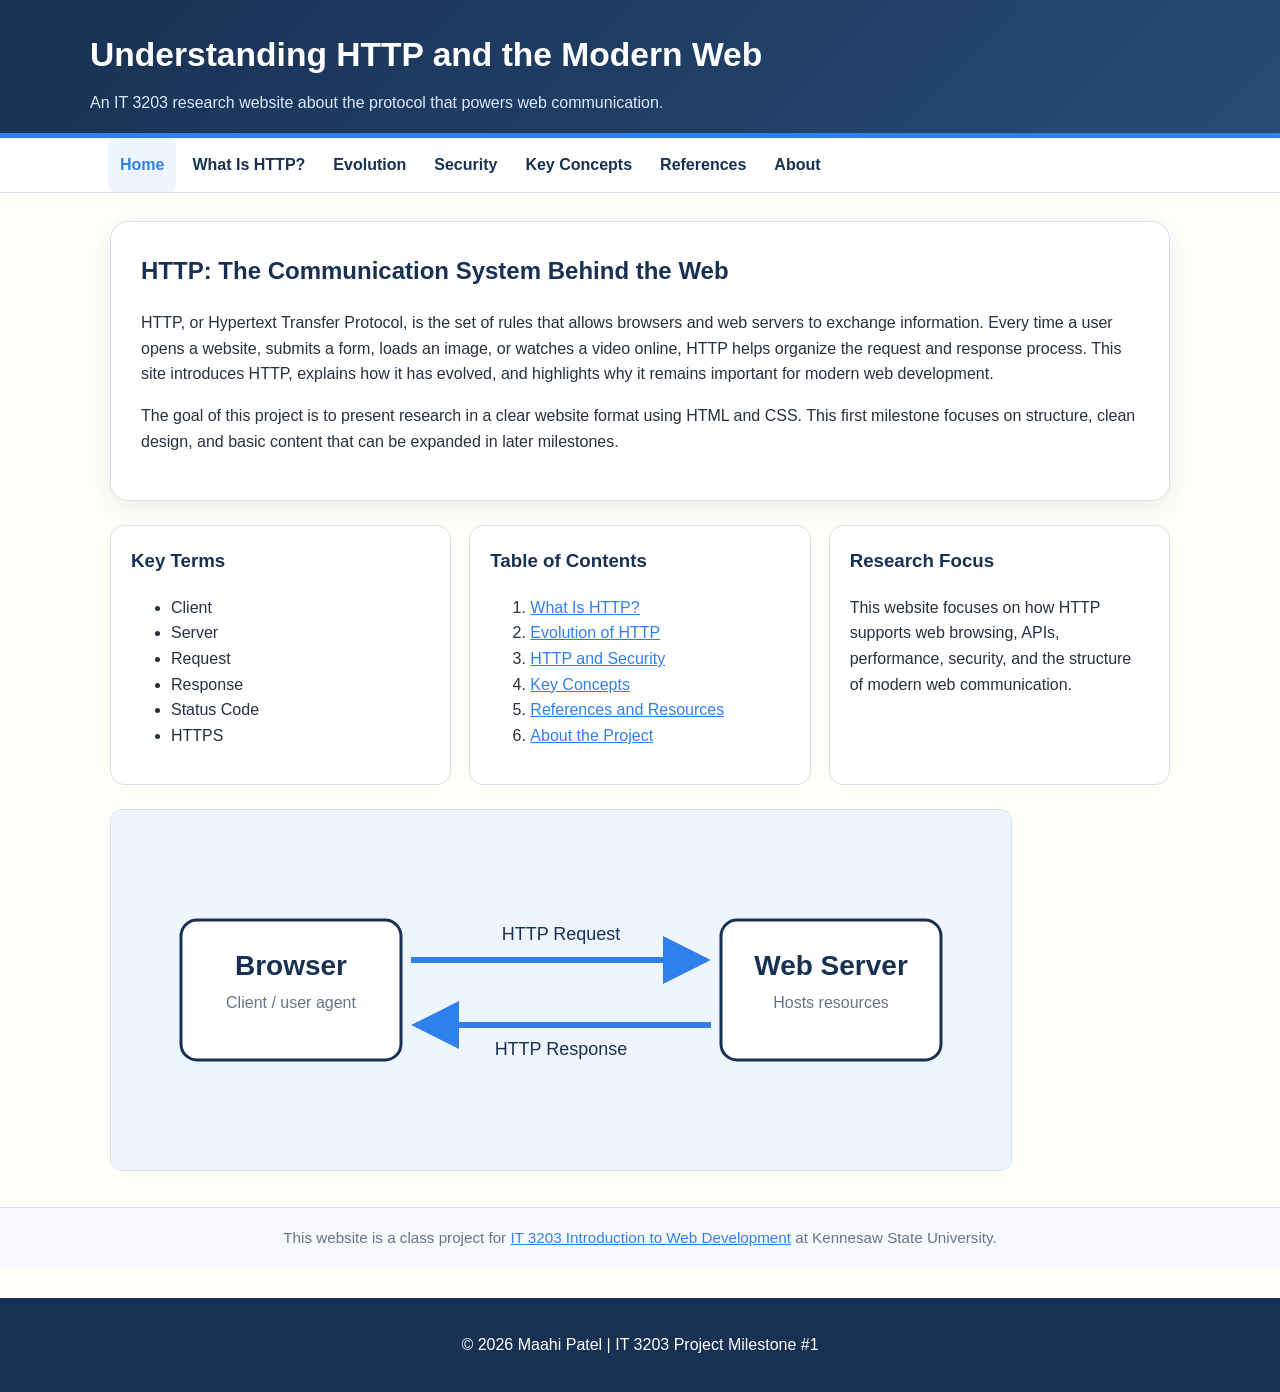
==== index.html @ ef2b8764 "Add files via upload" ====
<!DOCTYPE html>
<html lang="en">
<head>
    <meta charset="UTF-8">
    <meta name="viewport" content="width=device-width, initial-scale=1.0">
    <title>Home | IT 3203 HTTP Project</title>
    <link rel="stylesheet" href="styles.css">
</head>
<body>
<header>
    <div class="site-title">
        <h1>Understanding HTTP and the Modern Web</h1>
        <p>An IT 3203 research website about the protocol that powers web communication.</p>
    </div>
</header>
<nav aria-label="Main navigation">
    <ul>
        <li><a href="index.html" class="active">Home</a></li>
        <li><a href="what-is-http.html" class="">What Is HTTP?</a></li>
        <li><a href="evolution.html" class="">Evolution</a></li>
        <li><a href="security.html" class="">Security</a></li>
        <li><a href="key-concepts.html" class="">Key Concepts</a></li>
        <li><a href="references.html" class="">References</a></li>
        <li><a href="about.html" class="">About</a></li>
    </ul>
</nav>
<main>
<section class="hero">
    <h2>HTTP: The Communication System Behind the Web</h2>
    <p>HTTP, or Hypertext Transfer Protocol, is the set of rules that allows browsers and web servers to exchange information. Every time a user opens a website, submits a form, loads an image, or watches a video online, HTTP helps organize the request and response process. This site introduces HTTP, explains how it has evolved, and highlights why it remains important for modern web development.</p>
    <p>The goal of this project is to present research in a clear website format using HTML and CSS. This first milestone focuses on structure, clean design, and basic content that can be expanded in later milestones.</p>
</section>
<section class="grid">
    <article class="card"><h3>Key Terms</h3><ul><li>Client</li><li>Server</li><li>Request</li><li>Response</li><li>Status Code</li><li>HTTPS</li></ul></article>
    <article class="card"><h3>Table of Contents</h3><ol><li><a href="what-is-http.html">What Is HTTP?</a></li><li><a href="evolution.html">Evolution of HTTP</a></li><li><a href="security.html">HTTP and Security</a></li><li><a href="key-concepts.html">Key Concepts</a></li><li><a href="references.html">References and Resources</a></li><li><a href="about.html">About the Project</a></li></ol></article>
    <article class="card"><h3>Research Focus</h3><p>This website focuses on how HTTP supports web browsing, APIs, performance, security, and the structure of modern web communication.</p></article>
</section>
<img class="responsive-img" src="http-diagram.svg" alt="Diagram showing HTTP request and response between a browser and a web server">
</main>
<div id="project-note">
    This website is a class project for <a href="https://ksuweb.github.io/IT3203/">IT 3203 Introduction to Web Development</a> at Kennesaw State University.
</div>
<footer>
    <p>&copy; 2026 Maahi Patel | IT 3203 Project Milestone #1</p>
</footer>
</body>
</html>
---- styles.css ----
/* IT 3203 Project Milestone #1
   Single stylesheet used by every page. It demonstrates element, class, and id selectors,
   plus flexbox and CSS grid layouts. */

:root {
    --navy: #183153;
    --blue: #2f80ed;
    --light-blue: #eef5ff;
    --cream: #fffdf8;
    --text: #25313f;
    --muted: #65758b;
    --border: #d7e0ea;
    --card: #ffffff;
}

* {
    box-sizing: border-box;
}

body {
    margin: 0;
    font-family: Arial, Helvetica, sans-serif;
    color: var(--text);
    background: var(--cream);
    line-height: 1.6;
}

header {
    background: linear-gradient(135deg, var(--navy), #274b75);
    color: white;
    padding: 28px 20px 18px;
    border-bottom: 5px solid var(--blue);
}

.site-title {
    max-width: 1100px;
    margin: 0 auto;
}

.site-title h1 {
    margin: 0 0 8px;
    font-size: 2.1rem;
}

.site-title p {
    margin: 0;
    color: #dce9ff;
}

nav {
    background: white;
    border-bottom: 1px solid var(--border);
    position: sticky;
    top: 0;
    z-index: 10;
}

nav ul {
    max-width: 1100px;
    margin: 0 auto;
    padding: 0 18px;
    list-style: none;
    display: flex;
    flex-wrap: wrap;
    gap: 4px;
}

nav a {
    display: block;
    padding: 14px 12px;
    color: var(--navy);
    text-decoration: none;
    font-weight: 700;
    border-radius: 8px;
}

nav a:hover,
nav a.active {
    background: var(--light-blue);
    color: var(--blue);
}

main {
    max-width: 1100px;
    margin: 0 auto;
    padding: 28px 20px;
}

.hero {
    background: white;
    border: 1px solid var(--border);
    border-radius: 18px;
    padding: 30px;
    margin-bottom: 24px;
    box-shadow: 0 8px 24px rgba(24, 49, 83, 0.08);
}

.hero h2,
.page-heading {
    color: var(--navy);
    margin-top: 0;
}

.grid {
    display: grid;
    grid-template-columns: repeat(auto-fit, minmax(240px, 1fr));
    gap: 18px;
    margin: 24px 0;
}

.card {
    background: var(--card);
    border: 1px solid var(--border);
    border-radius: 14px;
    padding: 20px;
}

.card h3 {
    color: var(--navy);
    margin-top: 0;
}

.callout {
    background: var(--light-blue);
    border-left: 5px solid var(--blue);
    padding: 16px 18px;
    margin: 20px 0;
    border-radius: 8px;
}

.two-column {
    display: flex;
    gap: 22px;
    align-items: flex-start;
    flex-wrap: wrap;
}

.two-column section {
    flex: 1 1 320px;
}

img.responsive-img {
    max-width: 100%;
    border-radius: 12px;
    border: 1px solid var(--border);
    background: white;
}

table {
    width: 100%;
    border-collapse: collapse;
    margin: 18px 0;
    background: white;
}

th,
td {
    border: 1px solid var(--border);
    padding: 12px;
    text-align: left;
    vertical-align: top;
}

th {
    background: var(--navy);
    color: white;
}

caption {
    caption-side: top;
    font-weight: 700;
    color: var(--navy);
    padding-bottom: 8px;
}

.resource-list li,
.key-list li {
    margin-bottom: 12px;
}

a {
    color: var(--blue);
}

a:hover {
    color: #0b58bd;
}

#project-note {
    background: #f7f9fc;
    border-top: 1px solid var(--border);
    text-align: center;
    padding: 18px;
    color: var(--muted);
    font-size: 0.95rem;
}

footer {
    background: var(--navy);
    color: white;
    text-align: center;
    padding: 18px;
    margin-top: 30px;
}

footer a {
    color: #b9d6ff;
}
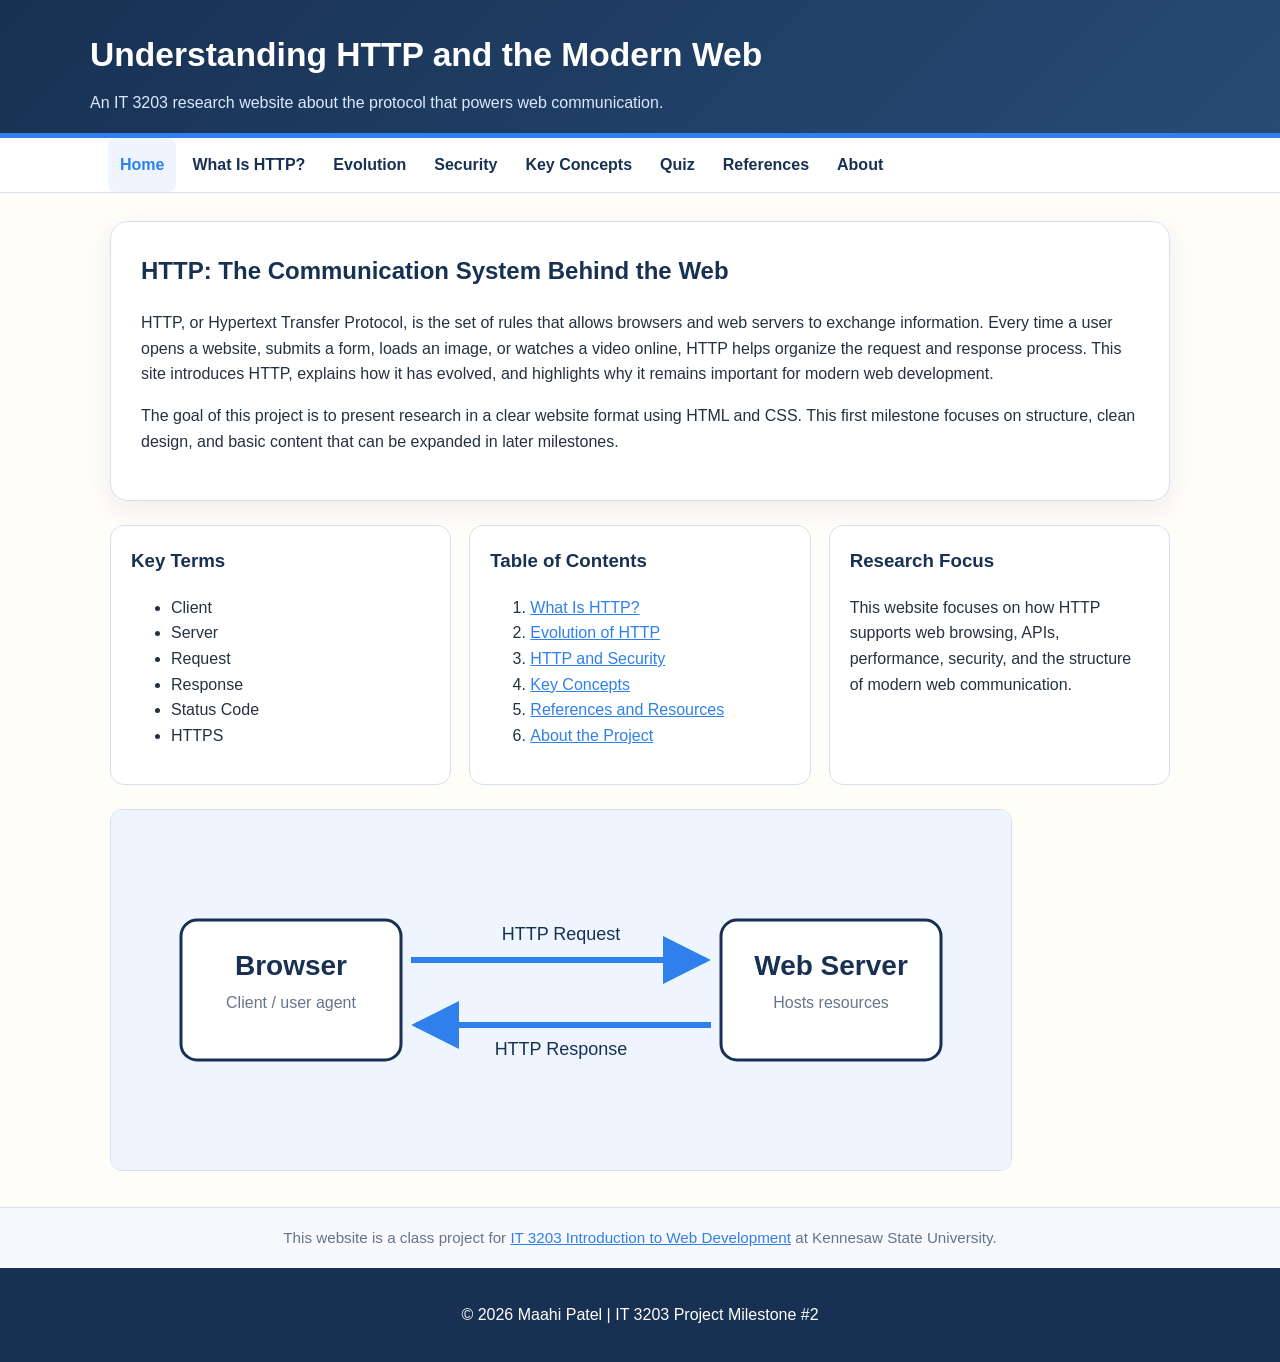
==== commit c9436508: "Add files via upload IT3203 Project Milestone 2" ====
--- a/index.html
+++ b/index.html
@@ -20,6 +20,7 @@
         <li><a href="evolution.html" class="">Evolution</a></li>
         <li><a href="security.html" class="">Security</a></li>
         <li><a href="key-concepts.html" class="">Key Concepts</a></li>
+        <li><a href="quiz.html" class="">Quiz</a></li>
         <li><a href="references.html" class="">References</a></li>
         <li><a href="about.html" class="">About</a></li>
     </ul>
@@ -41,7 +42,7 @@
     This website is a class project for <a href="https://ksuweb.github.io/IT3203/">IT 3203 Introduction to Web Development</a> at Kennesaw State University.
 </div>
 <footer>
-    <p>&copy; 2026 Maahi Patel | IT 3203 Project Milestone #1</p>
+    <p>&copy; 2026 Maahi Patel | IT 3203 Project Milestone #2</p>
 </footer>
 </body>
 </html>
--- a/styles.css
+++ b/styles.css
@@ -19,6 +19,9 @@
 
 body {
     margin: 0;
+    min-height: 100vh;
+    display: flex;
+    flex-direction: column;
     font-family: Arial, Helvetica, sans-serif;
     color: var(--text);
     background: var(--cream);
@@ -81,7 +84,9 @@
 }
 
 main {
+    width: 100%;
     max-width: 1100px;
+    flex: 1 0 auto;
     margin: 0 auto;
     padding: 28px 20px;
 }
@@ -200,9 +205,216 @@
     color: white;
     text-align: center;
     padding: 18px;
-    margin-top: 30px;
+    margin-top: 0;
 }
 
 footer a {
     color: #b9d6ff;
 }
+
+
+/* Milestone #2 quiz styles */
+.quiz-intro {
+    margin-bottom: 22px;
+}
+
+.quiz-form {
+    display: grid;
+    gap: 20px;
+}
+
+.question-card {
+    margin: 0;
+    padding: 22px;
+    background: var(--card);
+    border: 2px solid var(--border);
+    border-radius: 14px;
+    box-shadow: 0 5px 16px rgba(24, 49, 83, 0.06);
+    transition: border-color 0.2s ease, box-shadow 0.2s ease;
+}
+
+.question-card legend {
+    padding: 0 8px;
+    color: var(--navy);
+    font-size: 1.08rem;
+    font-weight: 700;
+}
+
+.question-number {
+    display: inline-flex;
+    align-items: center;
+    justify-content: center;
+    width: 30px;
+    height: 30px;
+    margin-right: 7px;
+    color: white;
+    background: var(--blue);
+    border-radius: 50%;
+}
+
+.question-card > p {
+    margin-top: 4px;
+    font-weight: 700;
+}
+
+.question-card input[type="text"] {
+    width: 100%;
+    margin-top: 8px;
+    padding: 12px 14px;
+    border: 1px solid #aab8c8;
+    border-radius: 8px;
+    font: inherit;
+}
+
+.question-card input[type="text"]:focus,
+.option:focus-within {
+    outline: 3px solid rgba(47, 128, 237, 0.22);
+    outline-offset: 2px;
+}
+
+.option {
+    display: block;
+    margin: 9px 0;
+    padding: 10px 12px;
+    background: #f8fafc;
+    border: 1px solid var(--border);
+    border-radius: 8px;
+    cursor: pointer;
+}
+
+.option:hover {
+    background: var(--light-blue);
+    border-color: #9fc4f7;
+}
+
+.option input {
+    margin-right: 8px;
+    accent-color: var(--blue);
+}
+
+.quiz-actions {
+    display: flex;
+    flex-wrap: wrap;
+    gap: 12px;
+    margin: 4px 0 8px;
+}
+
+.button {
+    padding: 12px 20px;
+    border: 2px solid var(--blue);
+    border-radius: 9px;
+    font: inherit;
+    font-weight: 700;
+    cursor: pointer;
+    transition: transform 0.15s ease, background 0.15s ease;
+}
+
+.button:hover {
+    transform: translateY(-1px);
+}
+
+.primary-button {
+    color: white;
+    background: var(--blue);
+}
+
+.primary-button:hover {
+    background: #1769d2;
+}
+
+.secondary-button {
+    color: var(--blue);
+    background: white;
+}
+
+.secondary-button:hover {
+    background: var(--light-blue);
+}
+
+.question-feedback {
+    margin-top: 14px;
+    padding-top: 4px;
+}
+
+.question-feedback p {
+    margin: 5px 0;
+}
+
+.feedback-status {
+    font-weight: 700;
+}
+
+.correct-answer {
+    border-color: #2e8b57;
+    box-shadow: 0 5px 18px rgba(46, 139, 87, 0.12);
+}
+
+.correct-answer .feedback-status {
+    color: #176b3a;
+}
+
+.incorrect-answer {
+    border-color: #c93c3c;
+    box-shadow: 0 5px 18px rgba(201, 60, 60, 0.12);
+}
+
+.incorrect-answer .feedback-status {
+    color: #a52323;
+}
+
+.quiz-summary {
+    margin-top: 24px;
+    padding: 24px;
+    border: 2px solid;
+    border-radius: 14px;
+    text-align: center;
+}
+
+.quiz-summary h2 {
+    margin: 0 0 8px;
+}
+
+.quiz-summary:focus {
+    outline: 3px solid rgba(47, 128, 237, 0.3);
+    outline-offset: 3px;
+}
+
+.pass-summary {
+    color: #155c33;
+    background: #eaf8ef;
+    border-color: #2e8b57;
+}
+
+.fail-summary {
+    color: #8e1f1f;
+    background: #fff0f0;
+    border-color: #c93c3c;
+}
+
+.total-score {
+    font-size: 1.2rem;
+}
+
+@media (max-width: 640px) {
+    header {
+        padding-top: 22px;
+    }
+
+    .site-title h1 {
+        font-size: 1.7rem;
+    }
+
+    nav a {
+        padding: 10px 9px;
+        font-size: 0.92rem;
+    }
+
+    .hero,
+    .question-card {
+        padding: 18px;
+    }
+
+    .quiz-actions .button {
+        width: 100%;
+    }
+}
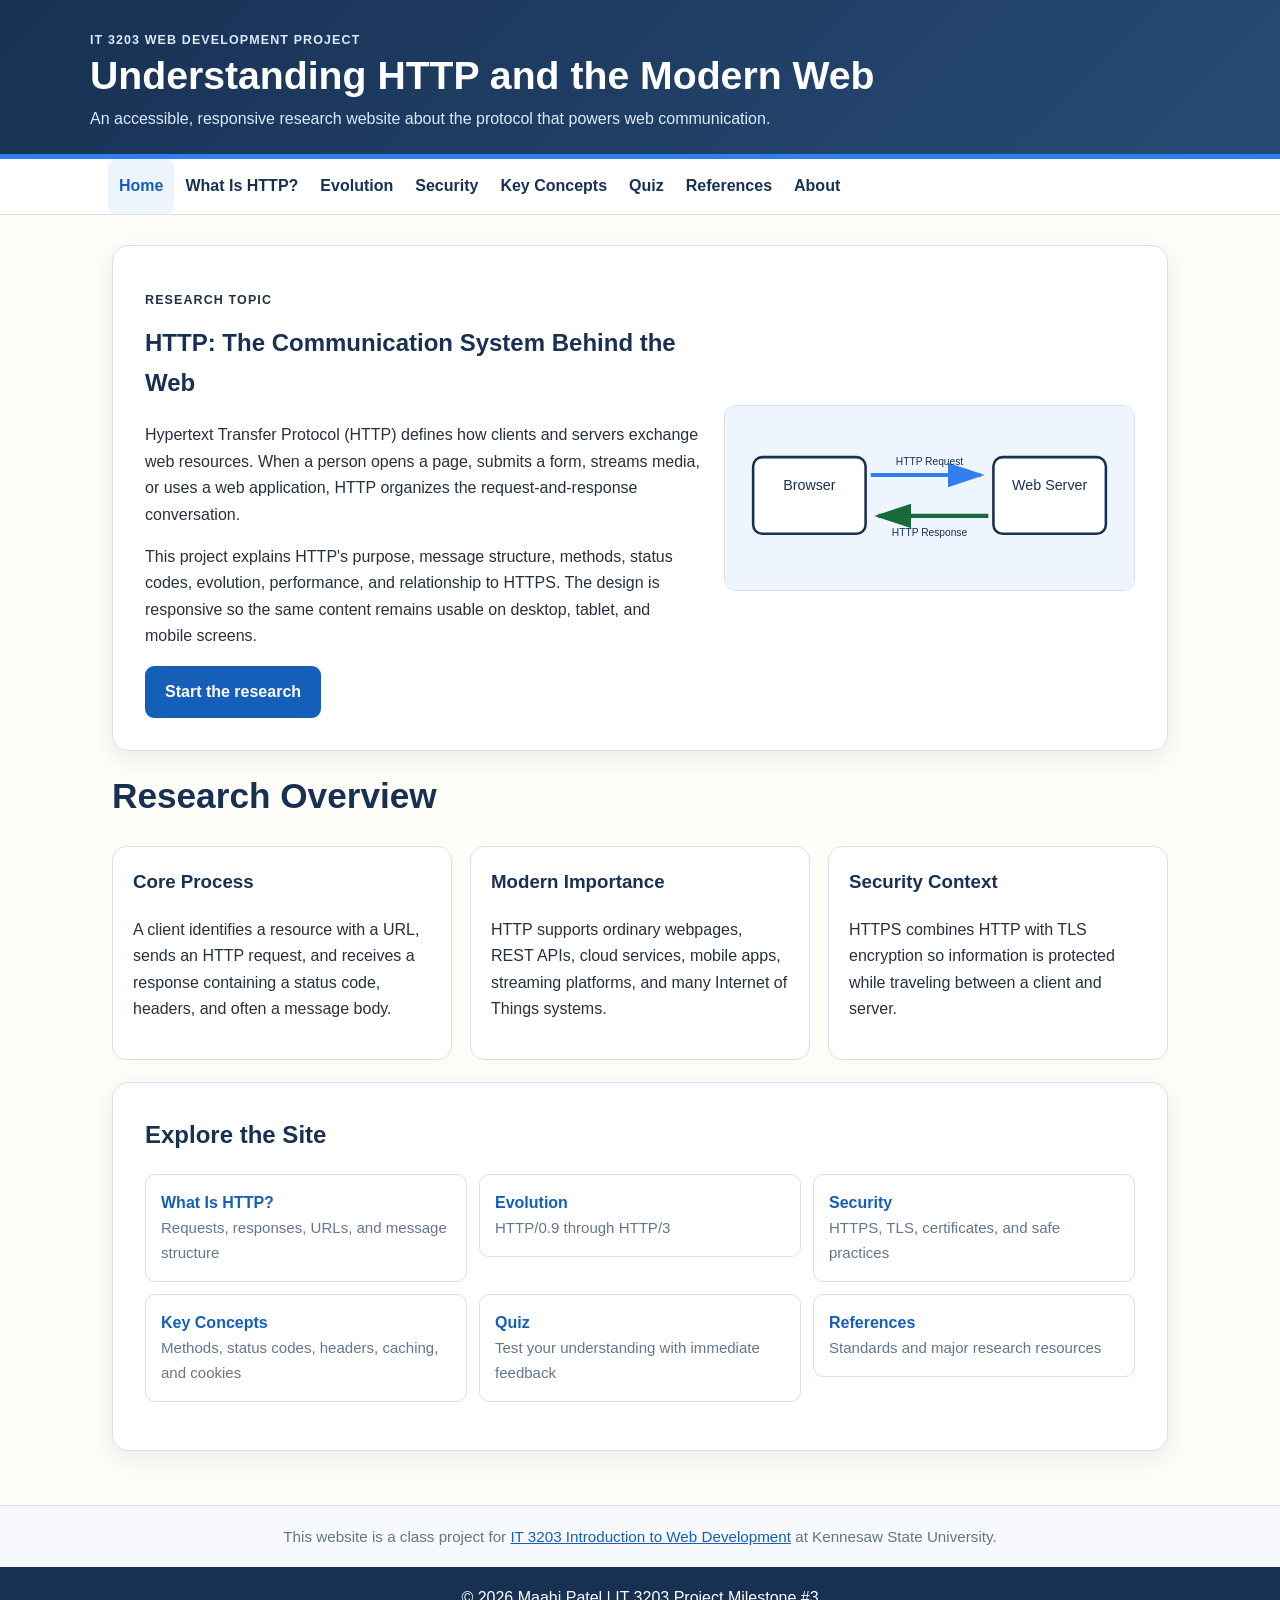
==== commit bb8d4030: "Add files via upload Milestone 3- Responsive Web Design" ====
--- a/index.html
+++ b/index.html
@@ -1,48 +1,75 @@
 <!DOCTYPE html>
 <html lang="en">
 <head>
-    <meta charset="UTF-8">
-    <meta name="viewport" content="width=device-width, initial-scale=1.0">
-    <title>Home | IT 3203 HTTP Project</title>
-    <link rel="stylesheet" href="styles.css">
+  <meta charset="UTF-8">
+  <meta name="viewport" content="width=device-width, initial-scale=1.0">
+  <meta name="description" content="Student research website explaining HTTP, HTTPS, web communication, and modern protocol versions.">
+  <title>Index | IT 3203 HTTP Project</title>
+  <link rel="stylesheet" href="styles.css">
+  <script src="quiz.js" defer></script>
 </head>
 <body>
-<header>
+  <a class="skip-link" href="#main-content">Skip to main content</a>
+  <header class="site-header">
     <div class="site-title">
-        <h1>Understanding HTTP and the Modern Web</h1>
-        <p>An IT 3203 research website about the protocol that powers web communication.</p>
+      <p class="eyebrow">IT 3203 Web Development Project</p>
+      <h1>Understanding HTTP and the Modern Web</h1>
+      <p>An accessible, responsive research website about the protocol that powers web communication.</p>
     </div>
-</header>
-<nav aria-label="Main navigation">
-    <ul>
-        <li><a href="index.html" class="active">Home</a></li>
-        <li><a href="what-is-http.html" class="">What Is HTTP?</a></li>
-        <li><a href="evolution.html" class="">Evolution</a></li>
-        <li><a href="security.html" class="">Security</a></li>
-        <li><a href="key-concepts.html" class="">Key Concepts</a></li>
-        <li><a href="quiz.html" class="">Quiz</a></li>
-        <li><a href="references.html" class="">References</a></li>
-        <li><a href="about.html" class="">About</a></li>
-    </ul>
-</nav>
-<main>
-<section class="hero">
+  </header>
+  <nav class="site-nav" aria-label="Main navigation">
+    <div class="nav-inner">
+      <button class="menu-toggle" type="button" aria-expanded="false" aria-controls="primary-menu">
+        <span aria-hidden="true">☰</span> Menu
+      </button>
+      <ul id="primary-menu"><li><a href="index.html" class="active" aria-current="page">Home</a></li>
+<li><a href="what-is-http.html">What Is HTTP?</a></li>
+<li><a href="evolution.html">Evolution</a></li>
+<li><a href="security.html">Security</a></li>
+<li><a href="key-concepts.html">Key Concepts</a></li>
+<li><a href="quiz.html">Quiz</a></li>
+<li><a href="references.html">References</a></li>
+<li><a href="about.html">About</a></li></ul>
+    </div>
+  </nav>
+  <main id="main-content">
+
+<section class="hero split-hero">
+  <div>
+    <p class="eyebrow">Research Topic</p>
     <h2>HTTP: The Communication System Behind the Web</h2>
-    <p>HTTP, or Hypertext Transfer Protocol, is the set of rules that allows browsers and web servers to exchange information. Every time a user opens a website, submits a form, loads an image, or watches a video online, HTTP helps organize the request and response process. This site introduces HTTP, explains how it has evolved, and highlights why it remains important for modern web development.</p>
-    <p>The goal of this project is to present research in a clear website format using HTML and CSS. This first milestone focuses on structure, clean design, and basic content that can be expanded in later milestones.</p>
+    <p>Hypertext Transfer Protocol (HTTP) defines how clients and servers exchange web resources. When a person opens a page, submits a form, streams media, or uses a web application, HTTP organizes the request-and-response conversation.</p>
+    <p>This project explains HTTP's purpose, message structure, methods, status codes, evolution, performance, and relationship to HTTPS. The design is responsive so the same content remains usable on desktop, tablet, and mobile screens.</p>
+    <a class="button-link" href="what-is-http.html">Start the research</a>
+  </div>
+  <img class="responsive-img" src="http-diagram.svg" alt="Browser sending an HTTP request to a server and receiving a response">
 </section>
-<section class="grid">
-    <article class="card"><h3>Key Terms</h3><ul><li>Client</li><li>Server</li><li>Request</li><li>Response</li><li>Status Code</li><li>HTTPS</li></ul></article>
-    <article class="card"><h3>Table of Contents</h3><ol><li><a href="what-is-http.html">What Is HTTP?</a></li><li><a href="evolution.html">Evolution of HTTP</a></li><li><a href="security.html">HTTP and Security</a></li><li><a href="key-concepts.html">Key Concepts</a></li><li><a href="references.html">References and Resources</a></li><li><a href="about.html">About the Project</a></li></ol></article>
-    <article class="card"><h3>Research Focus</h3><p>This website focuses on how HTTP supports web browsing, APIs, performance, security, and the structure of modern web communication.</p></article>
+<section aria-labelledby="overview-heading">
+  <h2 id="overview-heading" class="page-heading">Research Overview</h2>
+  <div class="grid three-card-grid">
+    <article class="card"><h3>Core Process</h3><p>A client identifies a resource with a URL, sends an HTTP request, and receives a response containing a status code, headers, and often a message body.</p></article>
+    <article class="card"><h3>Modern Importance</h3><p>HTTP supports ordinary webpages, REST APIs, cloud services, mobile apps, streaming platforms, and many Internet of Things systems.</p></article>
+    <article class="card"><h3>Security Context</h3><p>HTTPS combines HTTP with TLS encryption so information is protected while traveling between a client and server.</p></article>
+  </div>
 </section>
-<img class="responsive-img" src="http-diagram.svg" alt="Diagram showing HTTP request and response between a browser and a web server">
-</main>
-<div id="project-note">
+<section class="content-panel">
+  <h2>Explore the Site</h2>
+  <ol class="link-grid">
+    <li><a href="what-is-http.html"><strong>What Is HTTP?</strong><span>Requests, responses, URLs, and message structure</span></a></li>
+    <li><a href="evolution.html"><strong>Evolution</strong><span>HTTP/0.9 through HTTP/3</span></a></li>
+    <li><a href="security.html"><strong>Security</strong><span>HTTPS, TLS, certificates, and safe practices</span></a></li>
+    <li><a href="key-concepts.html"><strong>Key Concepts</strong><span>Methods, status codes, headers, caching, and cookies</span></a></li>
+    <li><a href="quiz.html"><strong>Quiz</strong><span>Test your understanding with immediate feedback</span></a></li>
+    <li><a href="references.html"><strong>References</strong><span>Standards and major research resources</span></a></li>
+  </ol>
+</section>
+
+  </main>
+  <aside id="project-note">
     This website is a class project for <a href="https://ksuweb.github.io/IT3203/">IT 3203 Introduction to Web Development</a> at Kennesaw State University.
-</div>
-<footer>
-    <p>&copy; 2026 Maahi Patel | IT 3203 Project Milestone #2</p>
-</footer>
+  </aside>
+  <footer>
+    <p>&copy; 2026 Maahi Patel | IT 3203 Project Milestone #3</p>
+  </footer>
 </body>
-</html>
+</html>
--- a/styles.css
+++ b/styles.css
@@ -1,420 +1,27 @@
-/* IT 3203 Project Milestone #1
-   Single stylesheet used by every page. It demonstrates element, class, and id selectors,
-   plus flexbox and CSS grid layouts. */
 
-:root {
-    --navy: #183153;
-    --blue: #2f80ed;
-    --light-blue: #eef5ff;
-    --cream: #fffdf8;
-    --text: #25313f;
-    --muted: #65758b;
-    --border: #d7e0ea;
-    --card: #ffffff;
-}
-
-* {
-    box-sizing: border-box;
-}
-
-body {
-    margin: 0;
-    min-height: 100vh;
-    display: flex;
-    flex-direction: column;
-    font-family: Arial, Helvetica, sans-serif;
-    color: var(--text);
-    background: var(--cream);
-    line-height: 1.6;
-}
-
-header {
-    background: linear-gradient(135deg, var(--navy), #274b75);
-    color: white;
-    padding: 28px 20px 18px;
-    border-bottom: 5px solid var(--blue);
-}
-
-.site-title {
-    max-width: 1100px;
-    margin: 0 auto;
-}
-
-.site-title h1 {
-    margin: 0 0 8px;
-    font-size: 2.1rem;
-}
-
-.site-title p {
-    margin: 0;
-    color: #dce9ff;
-}
-
-nav {
-    background: white;
-    border-bottom: 1px solid var(--border);
-    position: sticky;
-    top: 0;
-    z-index: 10;
-}
-
-nav ul {
-    max-width: 1100px;
-    margin: 0 auto;
-    padding: 0 18px;
-    list-style: none;
-    display: flex;
-    flex-wrap: wrap;
-    gap: 4px;
-}
-
-nav a {
-    display: block;
-    padding: 14px 12px;
-    color: var(--navy);
-    text-decoration: none;
-    font-weight: 700;
-    border-radius: 8px;
-}
-
-nav a:hover,
-nav a.active {
-    background: var(--light-blue);
-    color: var(--blue);
-}
-
-main {
-    width: 100%;
-    max-width: 1100px;
-    flex: 1 0 auto;
-    margin: 0 auto;
-    padding: 28px 20px;
-}
-
-.hero {
-    background: white;
-    border: 1px solid var(--border);
-    border-radius: 18px;
-    padding: 30px;
-    margin-bottom: 24px;
-    box-shadow: 0 8px 24px rgba(24, 49, 83, 0.08);
-}
-
-.hero h2,
-.page-heading {
-    color: var(--navy);
-    margin-top: 0;
-}
-
-.grid {
-    display: grid;
-    grid-template-columns: repeat(auto-fit, minmax(240px, 1fr));
-    gap: 18px;
-    margin: 24px 0;
-}
-
-.card {
-    background: var(--card);
-    border: 1px solid var(--border);
-    border-radius: 14px;
-    padding: 20px;
-}
-
-.card h3 {
-    color: var(--navy);
-    margin-top: 0;
-}
-
-.callout {
-    background: var(--light-blue);
-    border-left: 5px solid var(--blue);
-    padding: 16px 18px;
-    margin: 20px 0;
-    border-radius: 8px;
-}
-
-.two-column {
-    display: flex;
-    gap: 22px;
-    align-items: flex-start;
-    flex-wrap: wrap;
-}
-
-.two-column section {
-    flex: 1 1 320px;
-}
-
-img.responsive-img {
-    max-width: 100%;
-    border-radius: 12px;
-    border: 1px solid var(--border);
-    background: white;
-}
-
-table {
-    width: 100%;
-    border-collapse: collapse;
-    margin: 18px 0;
-    background: white;
-}
-
-th,
-td {
-    border: 1px solid var(--border);
-    padding: 12px;
-    text-align: left;
-    vertical-align: top;
-}
-
-th {
-    background: var(--navy);
-    color: white;
-}
-
-caption {
-    caption-side: top;
-    font-weight: 700;
-    color: var(--navy);
-    padding-bottom: 8px;
-}
-
-.resource-list li,
-.key-list li {
-    margin-bottom: 12px;
-}
-
-a {
-    color: var(--blue);
-}
-
-a:hover {
-    color: #0b58bd;
-}
-
-#project-note {
-    background: #f7f9fc;
-    border-top: 1px solid var(--border);
-    text-align: center;
-    padding: 18px;
-    color: var(--muted);
-    font-size: 0.95rem;
-}
-
-footer {
-    background: var(--navy);
-    color: white;
-    text-align: center;
-    padding: 18px;
-    margin-top: 0;
-}
-
-footer a {
-    color: #b9d6ff;
-}
-
-
-/* Milestone #2 quiz styles */
-.quiz-intro {
-    margin-bottom: 22px;
-}
-
-.quiz-form {
-    display: grid;
-    gap: 20px;
-}
-
-.question-card {
-    margin: 0;
-    padding: 22px;
-    background: var(--card);
-    border: 2px solid var(--border);
-    border-radius: 14px;
-    box-shadow: 0 5px 16px rgba(24, 49, 83, 0.06);
-    transition: border-color 0.2s ease, box-shadow 0.2s ease;
-}
-
-.question-card legend {
-    padding: 0 8px;
-    color: var(--navy);
-    font-size: 1.08rem;
-    font-weight: 700;
-}
-
-.question-number {
-    display: inline-flex;
-    align-items: center;
-    justify-content: center;
-    width: 30px;
-    height: 30px;
-    margin-right: 7px;
-    color: white;
-    background: var(--blue);
-    border-radius: 50%;
-}
-
-.question-card > p {
-    margin-top: 4px;
-    font-weight: 700;
-}
-
-.question-card input[type="text"] {
-    width: 100%;
-    margin-top: 8px;
-    padding: 12px 14px;
-    border: 1px solid #aab8c8;
-    border-radius: 8px;
-    font: inherit;
-}
-
-.question-card input[type="text"]:focus,
-.option:focus-within {
-    outline: 3px solid rgba(47, 128, 237, 0.22);
-    outline-offset: 2px;
-}
-
-.option {
-    display: block;
-    margin: 9px 0;
-    padding: 10px 12px;
-    background: #f8fafc;
-    border: 1px solid var(--border);
-    border-radius: 8px;
-    cursor: pointer;
-}
-
-.option:hover {
-    background: var(--light-blue);
-    border-color: #9fc4f7;
-}
-
-.option input {
-    margin-right: 8px;
-    accent-color: var(--blue);
-}
-
-.quiz-actions {
-    display: flex;
-    flex-wrap: wrap;
-    gap: 12px;
-    margin: 4px 0 8px;
-}
-
-.button {
-    padding: 12px 20px;
-    border: 2px solid var(--blue);
-    border-radius: 9px;
-    font: inherit;
-    font-weight: 700;
-    cursor: pointer;
-    transition: transform 0.15s ease, background 0.15s ease;
-}
-
-.button:hover {
-    transform: translateY(-1px);
-}
-
-.primary-button {
-    color: white;
-    background: var(--blue);
-}
-
-.primary-button:hover {
-    background: #1769d2;
-}
-
-.secondary-button {
-    color: var(--blue);
-    background: white;
-}
-
-.secondary-button:hover {
-    background: var(--light-blue);
-}
-
-.question-feedback {
-    margin-top: 14px;
-    padding-top: 4px;
-}
-
-.question-feedback p {
-    margin: 5px 0;
-}
-
-.feedback-status {
-    font-weight: 700;
-}
-
-.correct-answer {
-    border-color: #2e8b57;
-    box-shadow: 0 5px 18px rgba(46, 139, 87, 0.12);
-}
-
-.correct-answer .feedback-status {
-    color: #176b3a;
-}
-
-.incorrect-answer {
-    border-color: #c93c3c;
-    box-shadow: 0 5px 18px rgba(201, 60, 60, 0.12);
-}
-
-.incorrect-answer .feedback-status {
-    color: #a52323;
-}
-
-.quiz-summary {
-    margin-top: 24px;
-    padding: 24px;
-    border: 2px solid;
-    border-radius: 14px;
-    text-align: center;
-}
-
-.quiz-summary h2 {
-    margin: 0 0 8px;
-}
-
-.quiz-summary:focus {
-    outline: 3px solid rgba(47, 128, 237, 0.3);
-    outline-offset: 3px;
-}
-
-.pass-summary {
-    color: #155c33;
-    background: #eaf8ef;
-    border-color: #2e8b57;
-}
-
-.fail-summary {
-    color: #8e1f1f;
-    background: #fff0f0;
-    border-color: #c93c3c;
-}
-
-.total-score {
-    font-size: 1.2rem;
-}
-
-@media (max-width: 640px) {
-    header {
-        padding-top: 22px;
-    }
-
-    .site-title h1 {
-        font-size: 1.7rem;
-    }
-
-    nav a {
-        padding: 10px 9px;
-        font-size: 0.92rem;
-    }
-
-    .hero,
-    .question-card {
-        padding: 18px;
-    }
-
-    .quiz-actions .button {
-        width: 100%;
-    }
-}
+/* IT 3203 Project Milestone #3
+   One shared stylesheet controls all pages. The base rules use a mobile-first
+   layout, followed by tablet and desktop media queries. */
+:root{--navy:#183153;--blue:#2f80ed;--blue-dark:#155fb9;--light-blue:#eef5ff;--cream:#fffdf8;--text:#25313f;--muted:#65758b;--border:#d7e0ea;--card:#fff;--success:#176b3a;--danger:#a12727;--shadow:0 8px 24px rgba(24,49,83,.09)}
+*{box-sizing:border-box}
+html{scroll-behavior:smooth}
+body{margin:0;min-height:100vh;display:flex;flex-direction:column;font-family:Arial,Helvetica,sans-serif;color:var(--text);background:var(--cream);line-height:1.65;overflow-wrap:anywhere}
+a{color:var(--blue-dark)}a:hover{color:#093f82}a:focus-visible,button:focus-visible,input:focus-visible{outline:3px solid #f4b400;outline-offset:3px}
+.skip-link{position:absolute;left:-9999px;top:8px;background:#fff;color:var(--navy);padding:10px 14px;z-index:100}.skip-link:focus{left:8px}
+.site-header{background:linear-gradient(135deg,var(--navy),#274b75);color:#fff;padding:24px 18px 18px;border-bottom:5px solid var(--blue)}
+.site-title{max-width:1100px;margin:auto}.site-title h1{font-size:clamp(1.7rem,5vw,2.45rem);line-height:1.15;margin:.15rem 0 .5rem}.site-title p{margin:0;color:#dce9ff}.eyebrow{text-transform:uppercase;letter-spacing:.09em;font-weight:700;font-size:.78rem}
+.site-nav{background:#fff;border-bottom:1px solid var(--border);position:sticky;top:0;z-index:20}.nav-inner{max-width:1100px;margin:auto}.menu-toggle{width:100%;display:flex;justify-content:center;gap:.5rem;border:0;background:#fff;color:var(--navy);font:inherit;font-weight:700;padding:14px 18px;cursor:pointer}.site-nav ul{display:none;list-style:none;margin:0;padding:0 12px 12px}.site-nav ul.open{display:grid}.site-nav a{display:block;padding:12px 14px;color:var(--navy);text-decoration:none;font-weight:700;border-radius:8px}.site-nav a:hover,.site-nav a.active{background:var(--light-blue);color:var(--blue-dark)}
+main{width:min(100%,1100px);margin:0 auto;padding:24px 16px;flex:1 0 auto}.page-heading{color:var(--navy);font-size:clamp(1.65rem,4vw,2.2rem);line-height:1.2;margin-top:0}.hero,.content-panel{background:#fff;border:1px solid var(--border);border-radius:16px;padding:clamp(20px,4vw,32px);margin-bottom:24px;box-shadow:var(--shadow)}.hero h2,.hero h3,.content-panel h2,.content-panel h3{color:var(--navy);margin-top:0}.split-hero{display:grid;gap:24px;align-items:center}.compact-hero{box-shadow:none}.responsive-img{display:block;width:100%;height:auto;max-width:540px;margin:auto;border:1px solid var(--border);border-radius:12px;background:#fff}
+.grid{display:grid;grid-template-columns:1fr;gap:18px;margin:22px 0}.card{background:var(--card);border:1px solid var(--border);border-radius:14px;padding:20px}.card h3{color:var(--navy);margin-top:0}.two-column{display:grid;grid-template-columns:1fr;gap:18px;margin:22px 0}.callout{background:var(--light-blue);border-left:5px solid var(--blue);padding:16px 18px;margin:20px 0;border-radius:8px}.button-link,.primary-button,.secondary-button{display:inline-flex;align-items:center;justify-content:center;min-height:48px;border-radius:9px;padding:11px 18px;font:inherit;font-weight:700;cursor:pointer;text-decoration:none}.button-link,.primary-button{background:var(--blue-dark);color:#fff;border:2px solid var(--blue-dark)}.button-link:hover,.primary-button:hover{background:var(--navy);color:#fff}.secondary-button{background:#fff;color:var(--navy);border:2px solid var(--navy)}
+.link-grid{list-style:none;padding:0;display:grid;grid-template-columns:1fr;gap:12px}.link-grid a{display:flex;flex-direction:column;padding:15px;border:1px solid var(--border);border-radius:10px;text-decoration:none;background:#fff}.link-grid span{color:var(--muted);font-size:.94rem}
+.timeline{display:grid;gap:16px;margin:22px 0}.timeline article{display:grid;grid-template-columns:72px 1fr;gap:14px;background:#fff;border:1px solid var(--border);border-radius:14px;padding:18px}.timeline span{font-weight:700;color:var(--blue-dark)}.timeline h3{margin-top:0;color:var(--navy)}
+.table-scroll{overflow-x:auto;margin:20px 0;border:1px solid var(--border);border-radius:10px;background:#fff;-webkit-overflow-scrolling:touch}.table-scroll:focus{outline:3px solid #f4b400}table{width:100%;min-width:620px;border-collapse:collapse}caption{caption-side:top;padding:12px;font-weight:700;color:var(--navy);text-align:left}th,td{border:1px solid var(--border);padding:12px;text-align:left;vertical-align:top}thead th{background:var(--navy);color:#fff}tbody tr:nth-child(even){background:#f8fafc}
+pre{overflow-x:auto;background:#14253b;color:#f4f7fb;border-radius:10px;padding:16px;font-size:.88rem}.key-list li,.resource-list li{margin-bottom:12px}.bibliography li{padding-left:.35rem;margin-bottom:18px}
+.quiz-form{display:grid;gap:18px}.question-card{margin:0;padding:18px;background:#fff;border:2px solid var(--border);border-radius:14px;box-shadow:0 5px 16px rgba(24,49,83,.06)}.question-card legend{padding:0 8px;color:var(--navy);font-weight:700}.question-number{display:inline-flex;align-items:center;justify-content:center;width:30px;height:30px;margin-right:7px;color:#fff;background:var(--blue-dark);border-radius:50%}.question-card input[type=text]{width:100%;min-height:48px;padding:11px;border:2px solid #aebdcc;border-radius:8px;font:inherit}.option-list{display:grid;gap:8px}.option-list label{display:flex;align-items:center;gap:10px;min-height:48px;padding:9px 11px;border:1px solid var(--border);border-radius:8px;cursor:pointer}.option-list input{width:20px;height:20px;flex:0 0 auto}.quiz-actions{display:grid;grid-template-columns:1fr;gap:12px}.question-feedback{margin-top:12px}.correct-answer{border-color:var(--success)}.incorrect-answer{border-color:var(--danger)}.feedback-status{font-weight:700}.correct-answer .feedback-status{color:var(--success)}.incorrect-answer .feedback-status{color:var(--danger)}.quiz-summary{padding:20px;margin:0 0 20px;border-radius:12px}.pass-summary{background:#eaf8f0;border:2px solid var(--success)}.fail-summary{background:#fff0f0;border:2px solid var(--danger)}
+#project-note{background:#f7f9fc;border-top:1px solid var(--border);text-align:center;padding:18px;color:var(--muted);font-size:.95rem}footer{background:var(--navy);color:#fff;text-align:center;padding:18px}footer p{margin:0}
+/* Tablet breakpoint: two-column content and horizontal action controls. */
+@media (min-width:600px){main{padding:30px 22px}.grid,.two-column,.link-grid{grid-template-columns:repeat(2,minmax(0,1fr))}.quiz-actions{grid-template-columns:max-content max-content}.question-card{padding:22px}.site-nav ul.open{grid-template-columns:repeat(2,1fr)}}
+/* Desktop breakpoint: full navigation and wider multi-column layouts. */
+@media (min-width:900px){.site-header{padding:30px 20px 22px}.menu-toggle{display:none}.site-nav ul,.site-nav ul.open{display:flex;flex-wrap:wrap;padding:0 18px}.site-nav a{padding:14px 11px}.split-hero{grid-template-columns:1.15fr .85fr}.three-card-grid{grid-template-columns:repeat(3,minmax(0,1fr))}.concept-grid{grid-template-columns:repeat(4,minmax(0,1fr))}.timeline article{grid-template-columns:100px 1fr}.link-grid{grid-template-columns:repeat(3,minmax(0,1fr))}}
+/* Very narrow phones: keep timeline and controls comfortable without overflow. */
+@media (max-width:380px){main{padding-left:12px;padding-right:12px}.timeline article{grid-template-columns:1fr}.site-title h1{font-size:1.55rem}.hero,.content-panel,.card,.question-card{padding:16px}}
